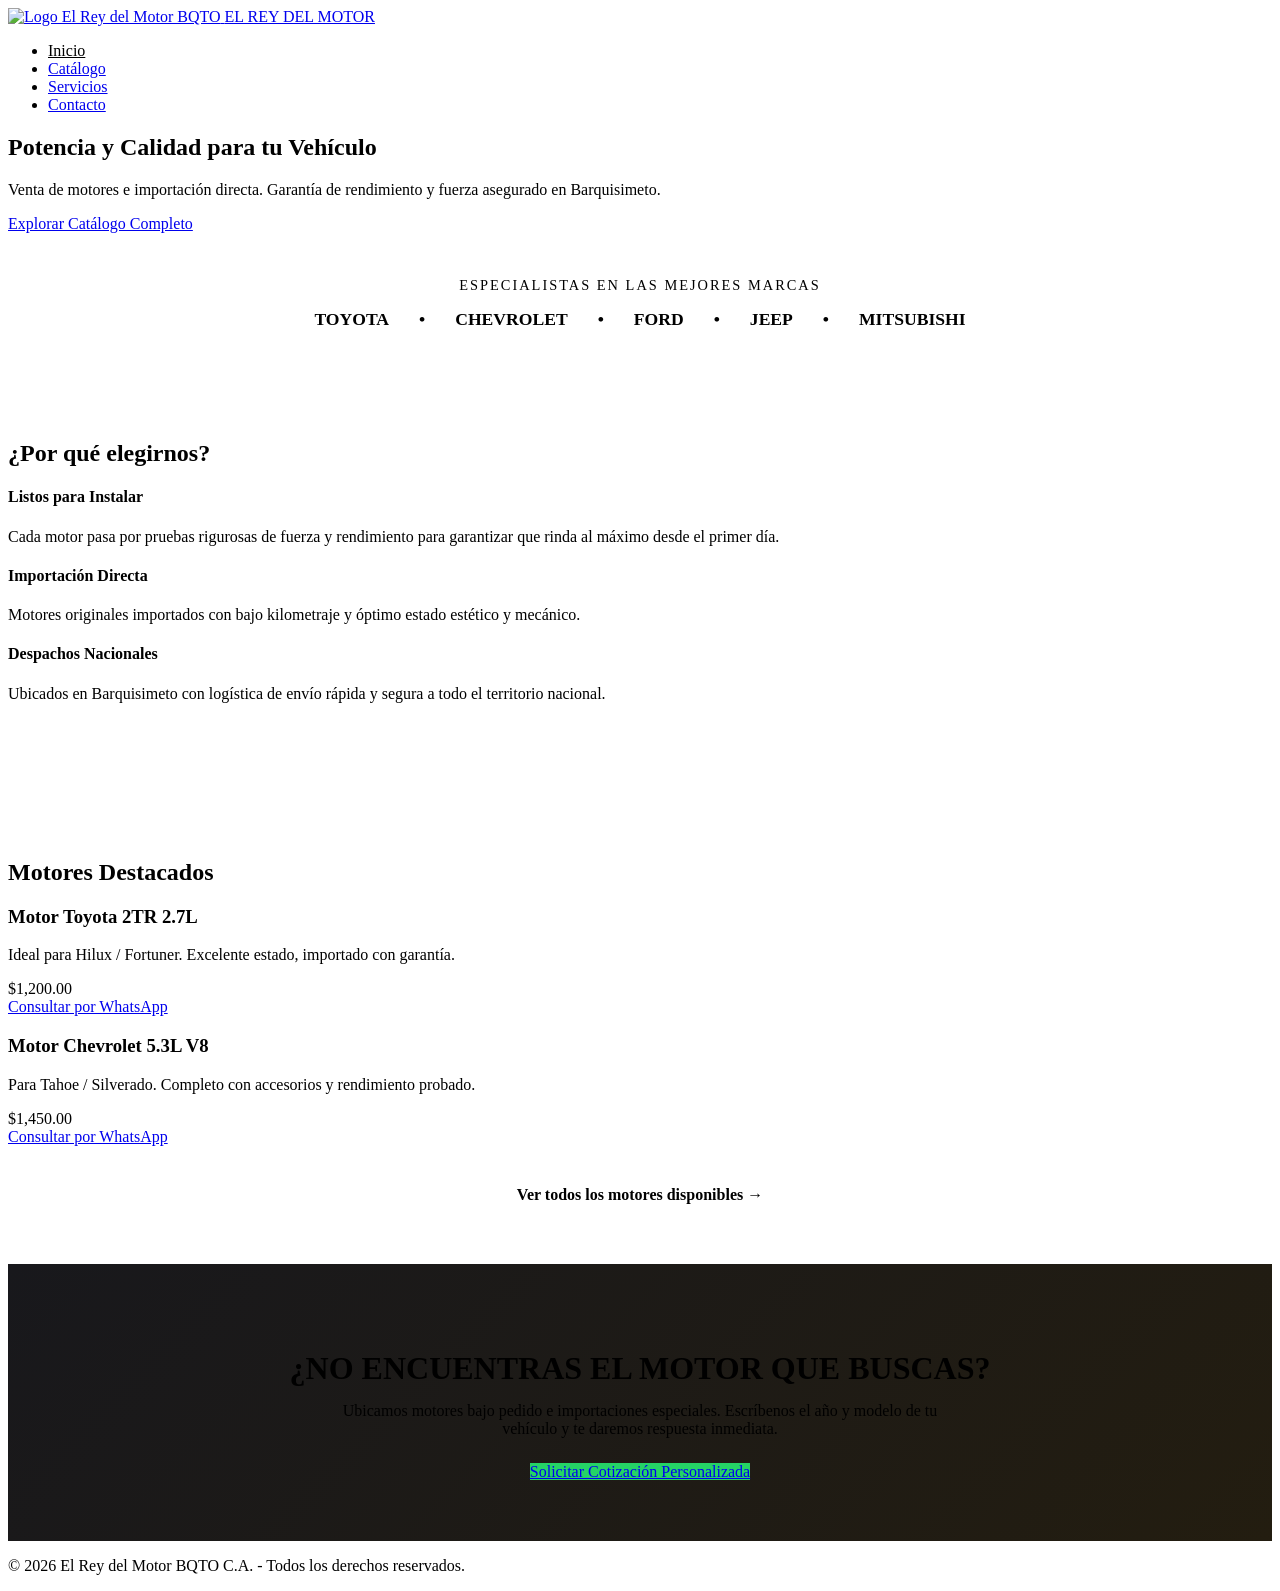
==== index.html @ 28d70f1e "Add files via upload" ====
<!DOCTYPE html>
<html lang="es">
<head>
  <meta charset="UTF-8">
  <meta name="viewport" content="width=device-width, initial-scale=1.0">
  <title>El Rey del Motor - Inicio</title>
  <link rel="stylesheet" href="css/styles.css">
  <link rel="icon" type="image/png" href="imagenes/logo_Rey_del_motor.png">
</head>
<body>
  
  <header>
    <div class="contenedor contenedor-navegacion">
      <a href="index.html" class="contenedor-logo">
        <img src="imagenes/logo_Rey_del_motor.png" alt="Logo El Rey del Motor BQTO" class="imagen-logo">
        <span class="texto-logo">EL REY DEL MOTOR</span>
      </a>
      <ul class="enlaces-navegacion">
        <li><a href="index.html" style="color: var(--dorado);">Inicio</a></li>
        <li><a href="catalogo.html">Catálogo</a></li>
        <li><a href="servicios.html">Servicios</a></li>
        <li><a href="contactos.html">Contacto</a></li>
      </ul>
    </div>
  </header>

  <section class="portada">
    <div class="contenedor">
      <h1>Potencia y Calidad para tu Vehículo</h1>
      <p>Venta de motores e importación directa. Garantía de rendimiento y fuerza asegurado en Barquisimeto.</p>
      <a href="catalogo.html" class="boton-principal">Explorar Catálogo Completo</a>
    </div>
  </section>

  <section style="background-color: var(--fondo-tarjeta); padding: 30px 0; border-bottom: 1px solid var(--borde-color); text-align: center;">
    <div class="contenedor">
      <p style="color: var(--texto-secundario); font-size: 0.9rem; text-transform: uppercase; letter-spacing: 2px; margin-bottom: 15px;">
        Especialistas en las mejores marcas
      </p>
      <div style="display: flex; justify-content: center; gap: 30px; flex-wrap: wrap; font-weight: bold; color: var(--dorado); font-size: 1.1rem;">
        <span>TOYOTA</span> • 
        <span>CHEVROLET</span> • 
        <span>FORD</span> • 
        <span>JEEP</span> • 
        <span>MITSUBISHI</span>
      </div>
    </div>
  </section>

  <section class="servicios" style="padding: 60px 0;">
    <div class="contenedor">
      <h2 class="titulo-seccion">¿Por qué elegirnos?</h2>
      <div class="cuadricula-servicios">
        <div class="caja-servicio">
          <h4>Listos para Instalar</h4>
          <p>Cada motor pasa por pruebas rigurosas de fuerza y rendimiento para garantizar que rinda al máximo desde el primer día.</p>
        </div>
        <div class="caja-servicio">
          <h4>Importación Directa</h4>
          <p>Motores originales importados con bajo kilometraje y óptimo estado estético y mecánico.</p>
        </div>
        <div class="caja-servicio">
          <h4>Despachos Nacionales</h4>
          <p>Ubicados en Barquisimeto con logística de envío rápida y segura a todo el territorio nacional.</p>
        </div>
      </div>
    </div>
  </section>

  <section class="catalogo" style="padding: 60px 0; background-color: var(--fondo-oscuro);">
    <div class="contenedor">
      <h2 class="titulo-seccion">Motores Destacados</h2>
      <div class="cuadricula">
        
        <div class="tarjeta">
          <h3>Motor Toyota 2TR 2.7L</h3>
          <p>Ideal para Hilux / Fortuner. Excelente estado, importado con garantía.</p>
          <div class="precio">$1,200.00</div>
          <a href="https://wa.me/584220336783?text=Hola,%20busco%20información%20del%20Motor%20Toyota%202TR%202.7L" target="_blank" class="boton-comprar">Consultar por WhatsApp</a>
        </div>

        <div class="tarjeta">
          <h3>Motor Chevrolet 5.3L V8</h3>
          <p>Para Tahoe / Silverado. Completo con accesorios y rendimiento probado.</p>
          <div class="precio">$1,450.00</div>
          <a href="https://wa.me/584220336783?text=Hola,%20busco%20información%20del%20Motor%20Chevrolet%205.3L%20V8" target="_blank" class="boton-comprar">Consultar por WhatsApp</a>
        </div>

      </div>
      
      <div style="text-align: center; margin-top: 40px;">
        <a href="catalogo.html" style="color: var(--dorado); text-decoration: none; font-weight: bold; border-bottom: 1px solid var(--dorado); padding-bottom: 3px;">
          Ver todos los motores disponibles &rarr;
        </a>
      </div>
    </div>
  </section>

  <section style="background: linear-gradient(135deg, #18181c 0%, #231d10 100%); padding: 60px 0; text-align: center; border-top: 1px solid var(--borde-color); border-bottom: 1px solid var(--borde-color);">
    <div class="contenedor">
      <h2 style="color: var(--dorado); font-size: 2rem; margin-bottom: 15px;">¿NO ENCUENTRAS EL MOTOR QUE BUSCAS?</h2>
      <p style="color: var(--texto-secundario); max-width: 600px; margin: 0 auto 25px;">
        Ubicamos motores bajo pedido e importaciones especiales. Escríbenos el año y modelo de tu vehículo y te daremos respuesta inmediata.
      </p>
      <a href="https://wa.me/584220336783?text=Hola,%20busco%20un%20motor%20específico%20que%20no%20veo%20en%20el%20catálogo" target="_blank" class="boton-principal" style="background-color: #25d366;">
        Solicitar Cotización Personalizada
      </a>
    </div>
  </section>

  <footer>
    <div class="contenedor">
      <p>&copy; 2026 El Rey del Motor BQTO C.A. - Todos los derechos reservados.</p>
    </div>
  </footer>

</body>
</html>
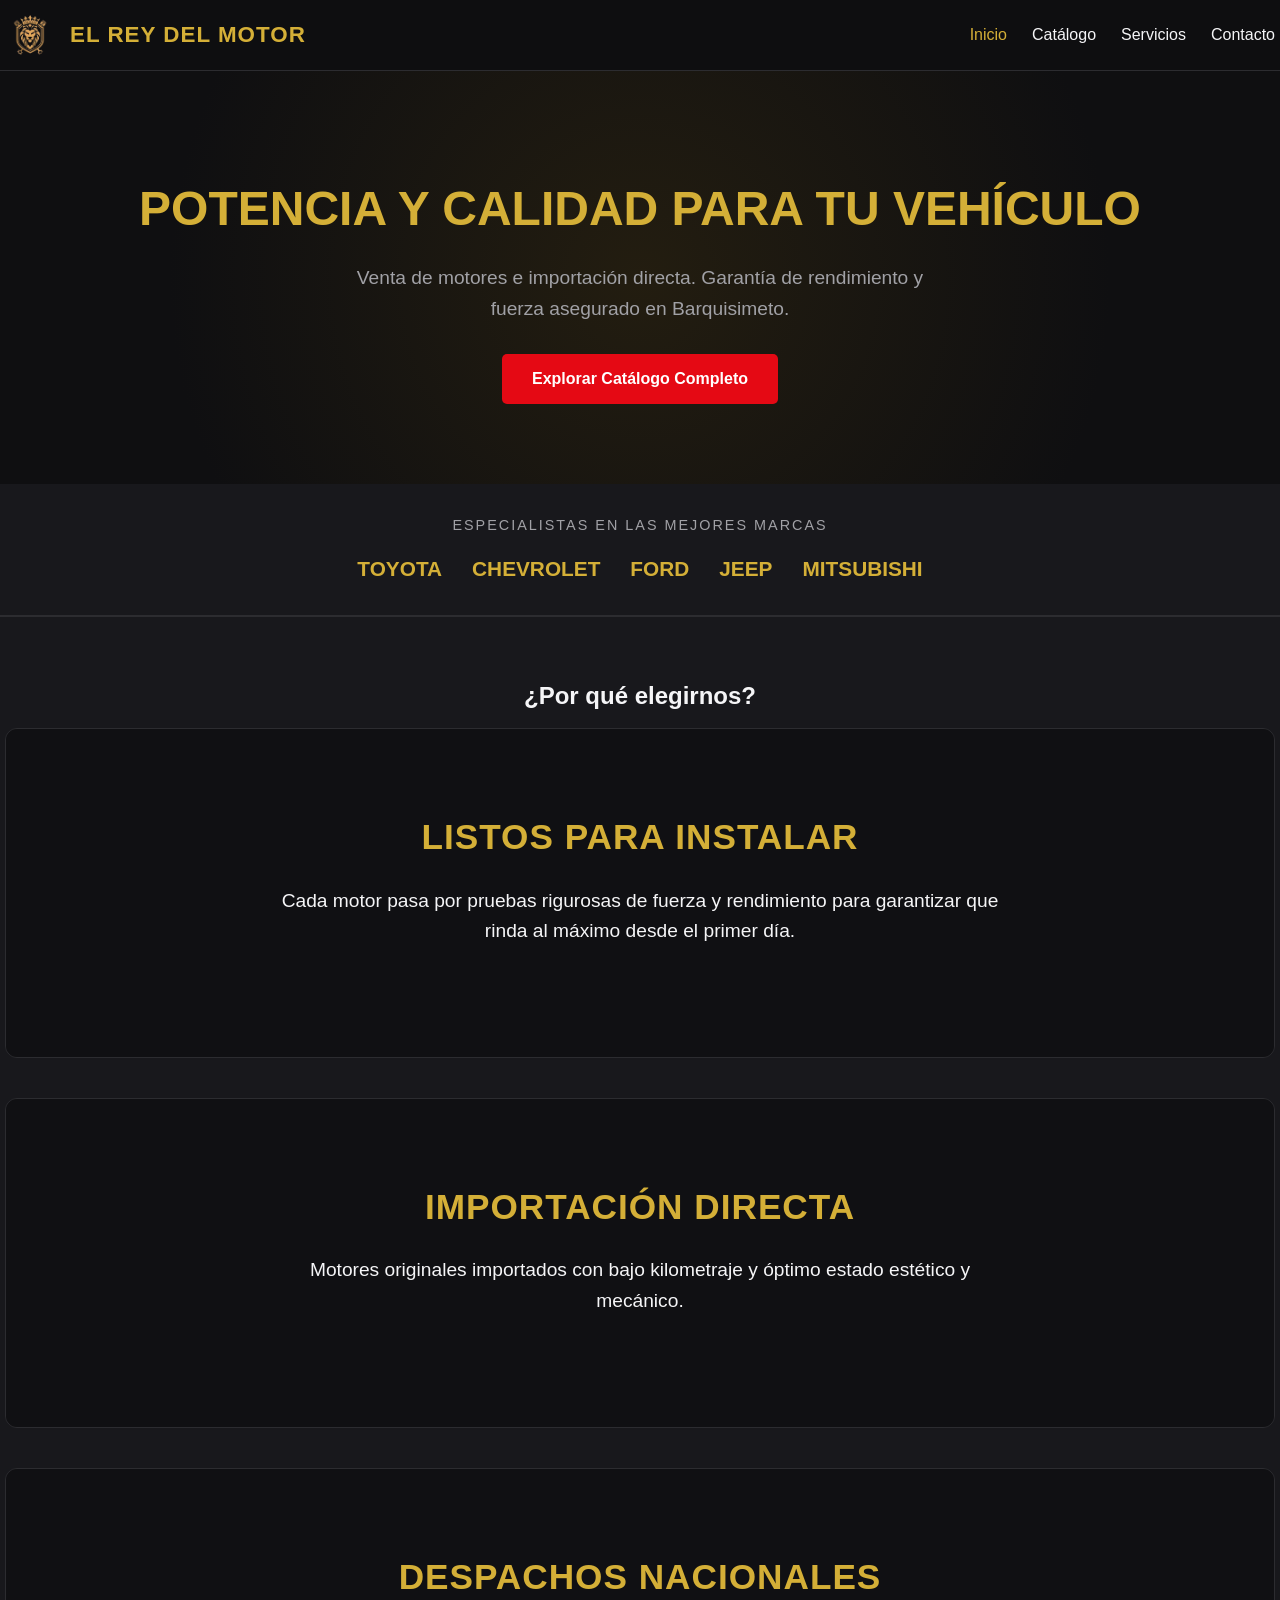
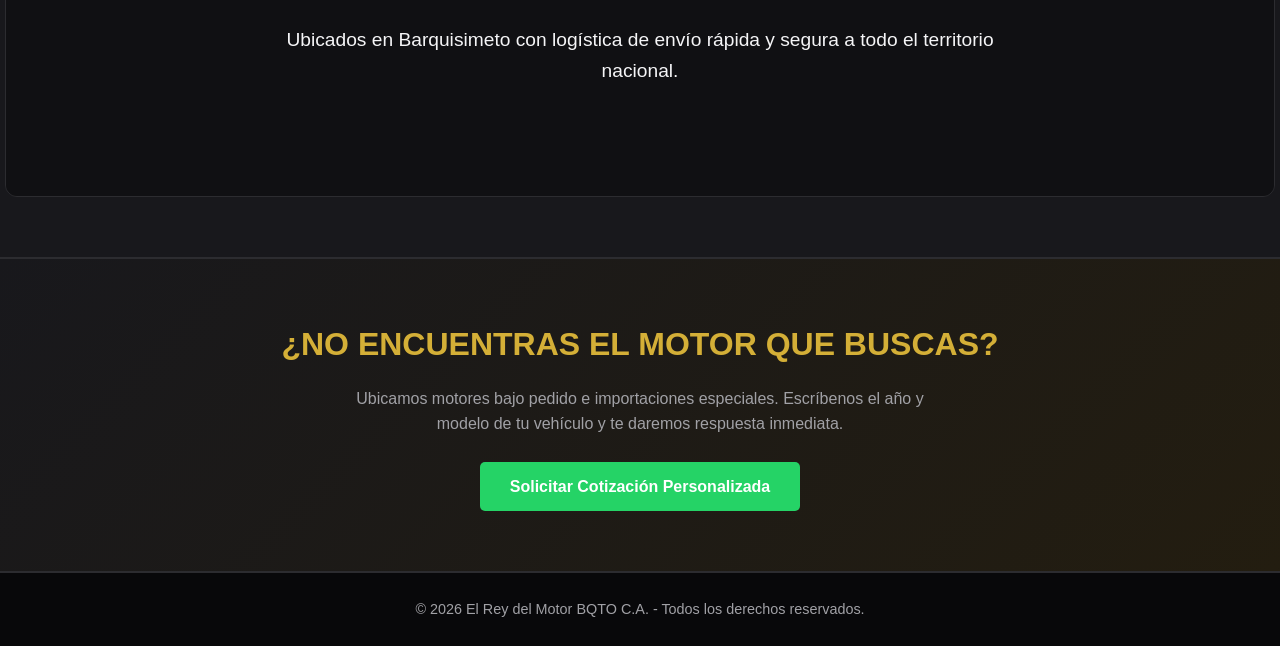
==== commit f3ca5659: "Add files via upload" ====
--- a/index.html
+++ b/index.html
@@ -37,11 +37,11 @@
       <p style="color: var(--texto-secundario); font-size: 0.9rem; text-transform: uppercase; letter-spacing: 2px; margin-bottom: 15px;">
         Especialistas en las mejores marcas
       </p>
-      <div style="display: flex; justify-content: center; gap: 30px; flex-wrap: wrap; font-weight: bold; color: var(--dorado); font-size: 1.1rem;">
-        <span>TOYOTA</span> • 
-        <span>CHEVROLET</span> • 
-        <span>FORD</span> • 
-        <span>JEEP</span> • 
+      <div style="display: flex; justify-content: center; gap: 30px; flex-wrap: wrap; font-weight: bold; color: var(--dorado); font-size: 1.3rem;">
+        <span>TOYOTA</span>
+        <span>CHEVROLET</span>
+        <span>FORD</span>  
+        <span>JEEP</span>  
         <span>MITSUBISHI</span>
       </div>
     </div>
@@ -66,36 +66,6 @@
       </div>
     </div>
   </section>
-
-  <section class="catalogo" style="padding: 60px 0; background-color: var(--fondo-oscuro);">
-    <div class="contenedor">
-      <h2 class="titulo-seccion">Motores Destacados</h2>
-      <div class="cuadricula">
-        
-        <div class="tarjeta">
-          <h3>Motor Toyota 2TR 2.7L</h3>
-          <p>Ideal para Hilux / Fortuner. Excelente estado, importado con garantía.</p>
-          <div class="precio">$1,200.00</div>
-          <a href="https://wa.me/584220336783?text=Hola,%20busco%20información%20del%20Motor%20Toyota%202TR%202.7L" target="_blank" class="boton-comprar">Consultar por WhatsApp</a>
-        </div>
-
-        <div class="tarjeta">
-          <h3>Motor Chevrolet 5.3L V8</h3>
-          <p>Para Tahoe / Silverado. Completo con accesorios y rendimiento probado.</p>
-          <div class="precio">$1,450.00</div>
-          <a href="https://wa.me/584220336783?text=Hola,%20busco%20información%20del%20Motor%20Chevrolet%205.3L%20V8" target="_blank" class="boton-comprar">Consultar por WhatsApp</a>
-        </div>
-
-      </div>
-      
-      <div style="text-align: center; margin-top: 40px;">
-        <a href="catalogo.html" style="color: var(--dorado); text-decoration: none; font-weight: bold; border-bottom: 1px solid var(--dorado); padding-bottom: 3px;">
-          Ver todos los motores disponibles &rarr;
-        </a>
-      </div>
-    </div>
-  </section>
-
   <section style="background: linear-gradient(135deg, #18181c 0%, #231d10 100%); padding: 60px 0; text-align: center; border-top: 1px solid var(--borde-color); border-bottom: 1px solid var(--borde-color);">
     <div class="contenedor">
       <h2 style="color: var(--dorado); font-size: 2rem; margin-bottom: 15px;">¿NO ENCUENTRAS EL MOTOR QUE BUSCAS?</h2>
--- a/css/styles.css
+++ b/css/styles.css
@@ -0,0 +1,578 @@
+/* ==========================================
+   1. VARIABLES Y CONFIGURACIÓN GLOBAL
+   ================================---------- */
+:root {
+  --fondo-oscuro: #0f0f11;
+  --fondo-tarjeta: #18181c;
+  --dorado: #d4af37;
+  --dorado-claro: #f3e5ab;
+  --rojo: #e50914;
+  --rojo-claro: #ff2a2a;
+  --texto-principal: #f5f5f7;
+  --texto-secundario: #a1a1a6;
+  --borde-color: #2c2c30;
+}
+
+* {
+  box-sizing: border-box;
+  margin: 0;
+  padding: 0;
+}
+
+body {
+  font-family: 'Segoe UI', Tahoma, Geneva, Verdana, sans-serif;
+  background-color: var(--fondo-oscuro);
+  color: var(--texto-principal);
+  line-height: 1.6;
+}
+
+.contenedor {
+  max-width: 1200px;
+  margin: 0 auto;
+  padding: 0 5px;
+}
+/* ==========================================
+   2. HEADER Y NAVEGACIÓN
+   ================================---------- */
+header {
+  position: sticky;
+  top: 0;
+  z-index: 1000;
+  background: rgba(15, 15, 17, 0.95);
+  backdrop-filter: blur(10px);
+  border-bottom: 1px solid var(--borde-color);
+  padding: 10px 0;
+}
+
+.contenedor-navegacion {
+  display: flex;
+  justify-content: space-between;
+  align-items: center;
+}
+
+.contenedor-logo {
+  display: flex;
+  align-items: center;
+  gap: 15px;
+  text-decoration: none;
+}
+
+.imagen-logo {
+  height: 50px;
+  width: auto;
+  object-fit: contain;
+}
+
+.texto-logo {
+  font-size: 1.4rem;
+  font-weight: 700;
+  color: var(--dorado);
+  text-transform: uppercase;
+  letter-spacing: 1px;
+}
+
+.enlaces-navegacion {
+  display: flex;
+  list-style: none;
+  gap: 25px;
+}
+
+.enlaces-navegacion a {
+  color: var(--texto-principal);
+  text-decoration: none;
+  font-weight: 500;
+  transition: color 0.3s ease;
+}
+
+.enlaces-navegacion a:hover {
+  color: var(--dorado);
+}
+.titulo-seccion {
+  text-align: center;
+  padding-bottom: 1% ;
+}
+/* ==========================================
+   3. PORTADA / HERO
+   ================================---------- */
+.portada {
+  padding: 100px 0 80px;
+  text-align: center;
+  background: radial-gradient(circle at center, #231d10 0%, var(--fondo-oscuro) 70%);
+}
+
+.portada h1 {
+  font-size: 3rem;
+  color: var(--dorado);
+  margin-bottom: 15px;
+  text-transform: uppercase;
+}
+
+.portada p {
+  font-size: 1.2rem;
+  color: var(--texto-secundario);
+  max-width: 600px;
+  margin: 0 auto 30px;
+}
+
+.boton-principal {
+  display: inline-block;
+  padding: 12px 30px;
+  background-color: var(--rojo);
+  color: #fff;
+  text-decoration: none;
+  font-weight: bold;
+  border-radius: 5px;
+  transition: all 0.3s ease;
+}
+
+.boton-principal:hover {
+  background-color: var(--rojo-claro);
+  transform: translateY(-2px);
+  box-shadow: 0 5px 15px rgba(229, 9, 20, 0.4);
+}
+
+/* ==========================================
+   4. TÍTULOS DE SECCIÓN Y TARJETAS GENERALES
+   ================================---------- */
+/* --- Estilos de Secciones Grandes para Servicios --- */
+.servicios {
+  padding: 80px 0;
+  background-color: var(--fondo-tarjeta);
+  border-top: 1px solid var(--borde-color);
+  border-bottom: 1px solid var(--borde-color);
+}
+
+.cuadricula-servicios {
+  display: flex;
+  flex-direction: column; /* Apila cada servicio a lo ancho de la pantalla */
+  gap: 40px;
+}
+
+.caja-servicio {
+  position: relative;
+  padding: 80px 50px;     /* Gran espacio interno */
+  min-height: 300px;      /* Mucho más altas e imponentes */
+  border-radius: 12px;
+  border: 1px solid var(--borde-color);
+  overflow: hidden;
+  background-size: cover;
+  background-position: center;
+  display: flex;
+  flex-direction: column;
+  justify-content: center;
+  align-items: center;
+  text-align: center;
+  transition: transform 0.3s ease, border-color 0.3s ease, box-shadow 0.3s ease;
+}
+
+/* Capa oscura con degradado sutil para que la foto se aprecie mejor */
+.caja-servicio::before {
+  content: '';
+  position: absolute;
+  top: 0;
+  left: 0;
+  width: 100%;
+  height: 100%;
+  background: rgba(15, 15, 17, 0.78);
+  z-index: 1;
+}
+
+.caja-servicio h4,
+.caja-servicio p,
+.caja-servicio .boton-servicio {
+  position: relative;
+  z-index: 2;
+}
+
+.caja-servicio h4 {
+  color: var(--dorado);
+  margin-bottom: 20px;
+  font-size: 2.2rem;      /* Título grande */
+  text-transform: uppercase;
+  letter-spacing: 1px;
+}
+
+.caja-servicio p {
+  color: var(--texto-principal);
+  font-size: 1.2rem;      /* Texto descriptivo más grande */
+  max-width: 750px;
+  margin-bottom: 30px;
+  line-height: 1.6;
+}
+
+.boton-servicio {
+  display: inline-block;
+  padding: 14px 35px;
+  background-color: var(--rojo);
+  color: #fff;
+  text-decoration: none;
+  font-weight: bold;
+  font-size: 1.05rem;
+  border-radius: 6px;
+  transition: all 0.3s ease;
+}
+
+.boton-servicio:hover {
+  background-color: var(--rojo-claro);
+  transform: translateY(-3px);
+  box-shadow: 0 6px 20px rgba(229, 9, 20, 0.45);
+}
+
+.caja-servicio:hover {
+  transform: translateY(-5px);
+  border-color: var(--dorado);
+  box-shadow: 0 12px 30px rgba(212, 175, 55, 0.2);
+}
+
+/* Ajuste para pantallas de celulares */
+@media (max-width: 768px) {
+  .caja-servicio {
+    padding: 50px 25px;
+    min-height: 300px;
+  }
+  .caja-servicio h4 {
+    font-size: 1.7rem;
+  }
+  .caja-servicio p {
+    font-size: 1.05rem;
+  }
+}
+/* ==========================================
+   6. SECCIÓN DE CONTACTO Y FORMULARIO
+   ================================---------- */
+.contacto {
+  padding: 60px 0;
+  min-height: 70vh;
+}
+.mapa-contenedor {
+  margin-top: 20px;
+  border-radius: 8px;
+  overflow: hidden;
+  border: 1px solid var(--borde-color);
+}
+.contacto-foto {
+  margin-bottom: 20px;
+  border-radius: 8px;
+  overflow: hidden;
+  border: 1px solid var(--borde-color);
+}
+
+.contacto-foto img {
+  width: 100%;
+  height: 200px;
+  object-fit: cover;
+  display: block;
+}
+
+.mapa-contenedor iframe {
+  width: 100%;
+  height: 250px;
+  border: 0;
+  display: block;
+}
+.contacto-contenedor {
+  display: flex;
+  flex-wrap: wrap;
+  justify-content: space-between;
+  align-items: flex-start;
+  gap: 40px;
+  width: 100%;
+}
+
+.contacto-info,
+.contacto-formulario {
+  flex: 1 1 350px;
+  max-width: none;
+  margin: 0;
+  background: var(--fondo-tarjeta);
+  padding: 30px;
+  border-radius: 8px;
+  border: 1px solid var(--borde-color);
+  color: var(--texto-principal);
+  text-align: left;
+}
+
+.contacto-info h3,
+.contacto-formulario h3 {
+  color: var(--dorado);
+  margin-bottom: 20px;
+}
+
+.contacto-info p {
+  margin-bottom: 15px;
+  color: var(--texto-secundario);
+  font-size: 1.1rem;
+}
+
+.contacto-info a {
+  color: var(--dorado);
+  text-decoration: none;
+  font-weight: bold;
+}
+
+.contacto-formulario form {
+  display: flex;
+  flex-direction: column;
+  gap: 15px;
+}
+
+.campo-form label {
+  display: block;
+  margin-bottom: 5px;
+  font-size: 14px;
+  color: var(--texto-principal);
+}
+
+.campo-form input,
+.campo-form textarea {
+  width: 100%;
+  box-sizing: border-box;
+  padding: 12px;
+  background: var(--fondo-oscuro);
+  border: 1px solid var(--borde-color);
+  color: var(--texto-principal);
+  border-radius: 5px;
+}
+
+.campo-form input:focus,
+.campo-form textarea:focus {
+  border-color: var(--dorado);
+  outline: none;
+}
+
+.contacto-formulario button[type="submit"] {
+  background-color: var(--dorado);
+  color: #000;
+  padding: 12px;
+  border: none;
+  border-radius: 5px;
+  font-weight: bold;
+  cursor: pointer;
+  transition: background-color 0.3s ease;
+}
+
+.contacto-formulario button[type="submit"]:hover {
+  background-color: var(--dorado-claro);
+}
+
+/* =========================================
+   ESTILOS DEL CATÁLOGO Y TARJETAS */
+
+.catalogo {
+  padding: 40px 20px;
+}
+
+.contenedor {
+  max-width: 1300px;
+  margin: 0 auto;
+}
+
+.catalogo-layout {
+  display: grid;
+  grid-template-columns: 280px 1fr;
+  gap: 30px;
+  align-items: start;
+}
+
+.catalogo-contenido {
+  width: 100%;
+}
+
+.cuadricula {
+  display: grid;
+  grid-template-columns: repeat(auto-fill, minmax(270px, 1fr));
+  gap: 24px;
+}
+.tarjeta {
+  background-color: #161616;
+  border: 1px solid #2a2a2a;
+  border-radius: 12px;
+  padding: 24px;
+  display: flex;
+  flex-direction: column;
+  justify-content: space-between;
+  transition: transform 0.25s ease, border-color 0.25s ease, box-shadow 0.25s ease;
+}
+
+.tarjeta:hover {
+  transform: translateY(-5px);
+  border-color: #f5c518; /* Dorado de la marca */
+  box-shadow: 0 10px 25px rgba(0, 0, 0, 0.6);
+}
+
+
+.tarjeta h3 {
+  color: #ffffff;
+  font-size: 1.25rem;
+  margin-top: 0;
+  margin-bottom: 10px;
+  line-height: 1.3;
+}
+
+.tarjeta p {
+  color: #b0b0b0;
+  font-size: 0.92rem;
+  line-height: 1.5;
+  margin-bottom: 20px;
+}
+
+.tarjeta .precio {
+  color: #f5c518;
+  font-size: 1.4rem;
+  font-weight: 700;
+  margin-bottom: 16px;
+}
+.tarjeta a {
+  display: block;
+  width: 100%;
+  box-sizing: border-box;
+  background-color: #e11d23;
+  color: #ffffff;
+  text-align: center;
+  text-decoration: none;
+  font-weight: 600;
+  padding: 12px 16px;
+  border-radius: 8px;
+  transition: background-color 0.2s ease;
+}
+
+.tarjeta a:hover {
+  background-color: #b9151a;
+}
+
+.motor-img {
+  width: 100%;          
+  height: 190px;         
+  object-fit: cover;     
+  border-radius: 8px;  
+  border: 1px solid #2a2a2a; 
+  margin-bottom: 14px;
+  display: block;
+}
+  
+@media (max-width: 850px) {
+  .catalogo-layout {
+    grid-template-columns: 1fr;
+  }
+}
+.catalogo {
+  padding: 80px 0;
+  background-color: var(--fondo-oscuro);
+}
+
+.catalogo-layout {
+  display: flex;
+  gap: 30px;
+  align-items: flex-start;
+  padding: 20px 0;
+}
+
+.sidebar-filtros {
+  width: 280px;
+  flex-shrink: 0;
+  background-color: var(--fondo-tarjeta);
+  border: 1px solid var(--borde-color);
+  border-radius: 8px;
+  padding: 20px;
+  position: sticky;
+  top: 90px;
+  max-height: calc(100vh - 120px);
+  overflow-y: auto;
+  scrollbar-width: thin;
+  scrollbar-color: var(--borde-color) var(--fondo-oscuro);
+}
+
+.sidebar-filtros::-webkit-scrollbar {
+  width: 6px; 
+}
+
+.sidebar-filtros::-webkit-scrollbar-track {
+  background: var(--fondo-oscuro);
+  border-radius: 4px;
+}
+
+.sidebar-filtros::-webkit-scrollbar-thumb {
+  background: var(--borde-color);
+  border-radius: 4px;
+}
+
+.sidebar-filtros::-webkit-scrollbar-thumb:hover {
+  background: var(--dorado);
+}
+
+
+.sidebar-filtros h3 {
+  color: var(--dorado);
+  font-size: 1.2rem;
+  margin-bottom: 15px;
+  border-bottom: 1px solid var(--borde-color);
+  padding-bottom: 10px;
+}
+
+.grupo-filtro {
+  margin-bottom: 20px;
+}
+
+.grupo-filtro label {
+  display: block;
+  color: var(--texto-secundario);
+  font-size: 0.95rem;
+  margin-bottom: 8px;
+}
+
+.grupo-filtro select {
+  width: 100%;
+  padding: 10px;
+  background: var(--fondo-oscuro);
+  border: 1px solid var(--borde-color);
+  color: var(--texto-principal);
+  border-radius: 5px;
+}
+
+.marcas-grid {
+  display: grid;
+  grid-template-columns: 1fr;
+  gap: 8px;
+}
+
+.marca-checkbox {
+  background: var(--fondo-oscuro);
+  border: 1px solid var(--borde-color);
+  padding: 8px 12px;
+  border-radius: 5px;
+  color: var(--texto-principal);
+  font-size: 0.9rem;
+  cursor: pointer;
+  display: flex;
+  align-items: center;
+  gap: 10px;
+}
+
+.marca-checkbox input {
+  accent-color: var(--dorado);
+}
+
+.catalogo-contenido {
+  flex-grow: 1;
+}
+
+/* ==========================================
+   8. FOOTER
+   ================================---------- */
+footer {
+  background-color: #08080a;
+  padding: 25px 0;
+  text-align: center;
+  color: var(--texto-secundario);
+  border-top: 1px solid var(--borde-color);
+  font-size: 0.9rem;
+}
+
+@media (max-width: 768px) {
+  .catalogo-layout {
+    flex-direction: column;
+  }
+  .sidebar-filtros {
+    width: 100%;
+  }
+}
